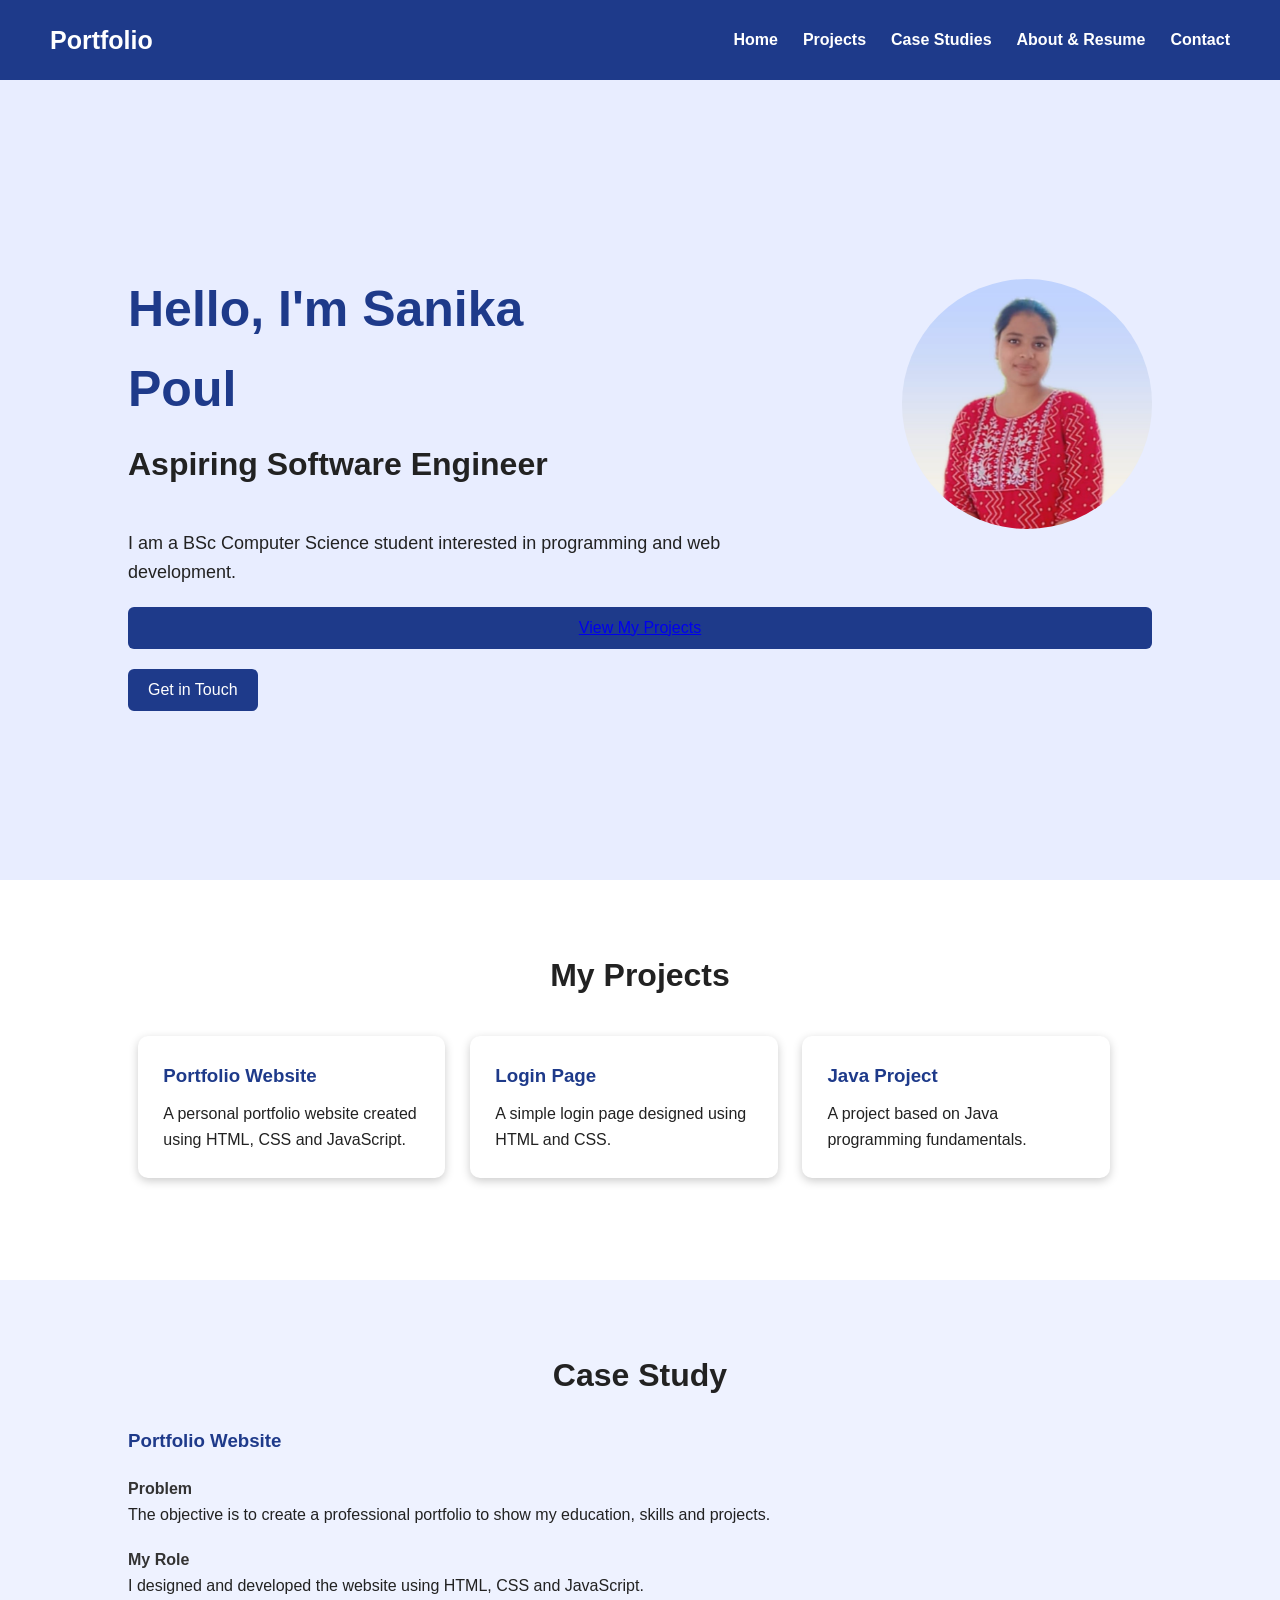
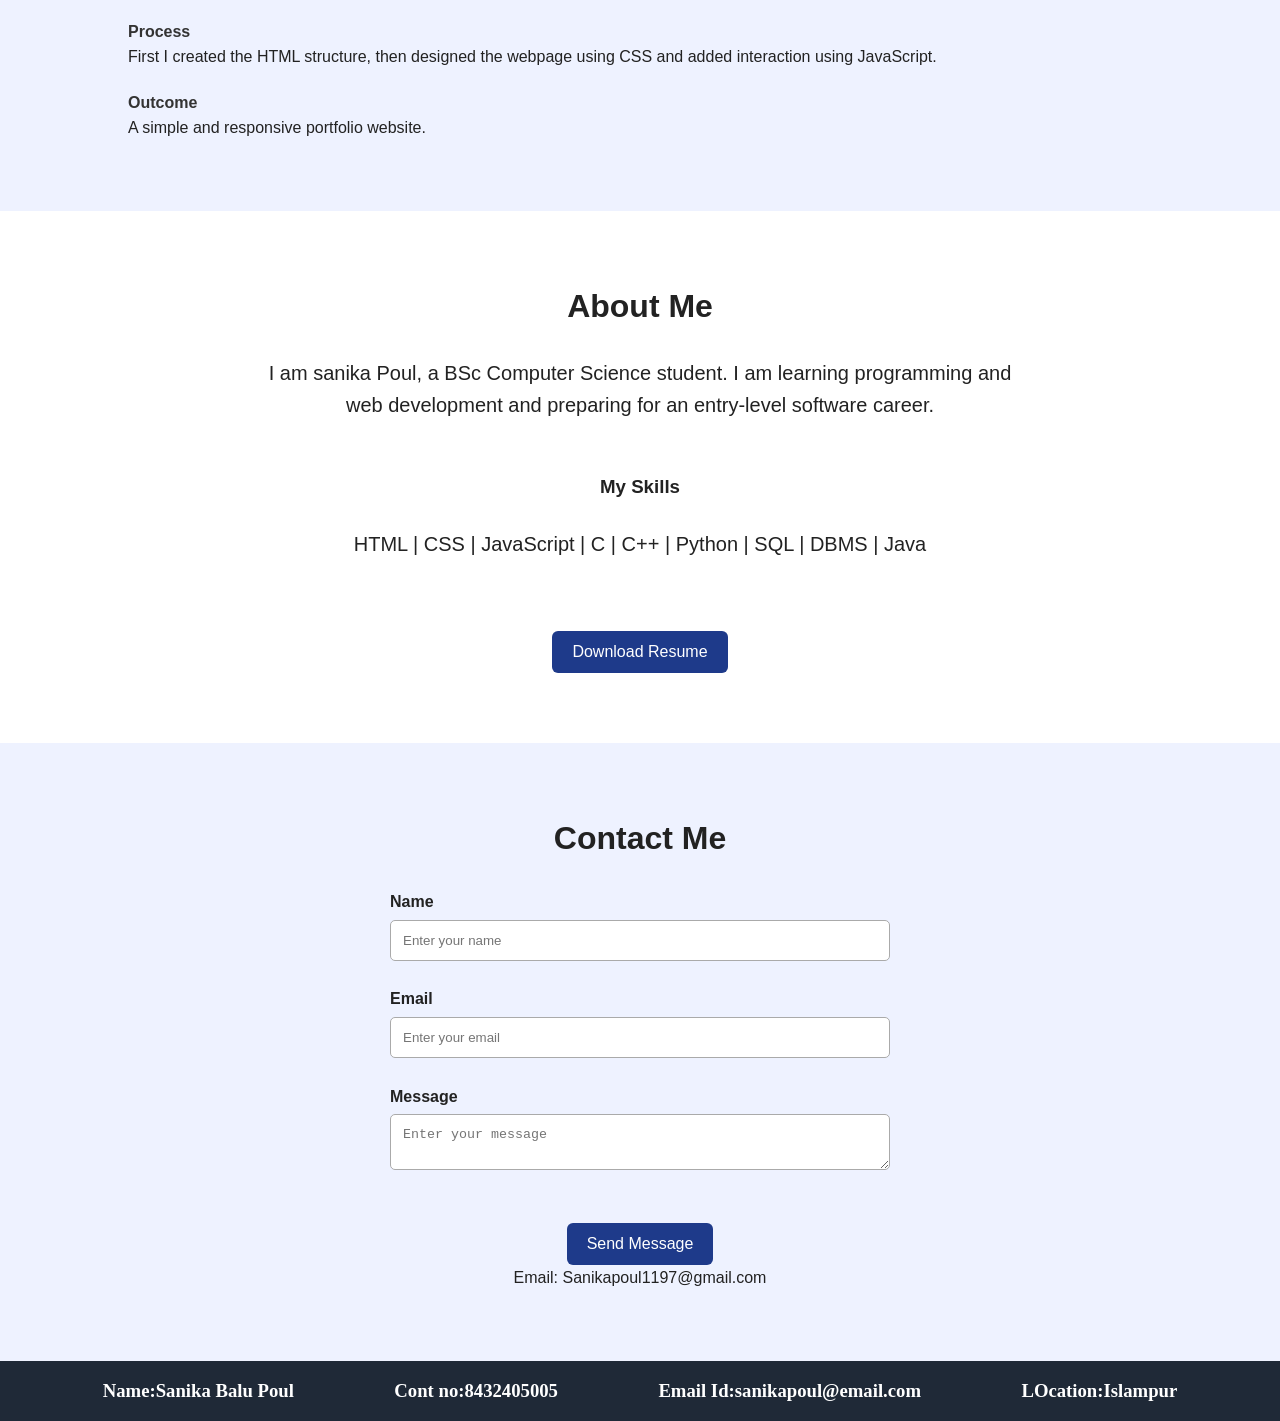
==== index.html @ 2057b899 "first commit" ====
<!DOCTYPE html>
<html lang="en">

<head>
    <meta charset="UTF-8">

    <meta name="viewport" content="width=device-width, initial-scale=1.0">
    <link rel="stylesheet" href="./asets/css/index.css">
    

    <title>Sanika Poul - Portfolio</title>

    
</head>

<body>

     <nav>
        <h2>Portfolio</h2>
<div class="nav-links">
        <ul>
            <li><a href="homepage.html">Home</a></li>
            <li><a href="project.html">Projects</a></li>
            <li><a href="casestudy.html">Case Studies</a></li>
            <li><a href="about.html">About & Resume</a></li>
            <li><a href="contact.html">Contact</a></li>
        </ul>
        </div>
    </nav>
    <main>
        


    
    <section id="home">
      <div class="header-con">
        <div>
        <h1>Hello, I'm Sanika Poul</h1>
         <h2>Aspiring Software Engineer</h2>
         </div>
        <img src="asets\img\mypic1.jpeg" class="img">
         
        
      </div>
      
        
        <p>
            I am a BSc Computer Science student interested in
            programming and web development.
        </p>
        

        <button onclick="showMessage()">
            <a href="project.html">
            View My Projects
        </button>

        <a href="contact.html">
            <button>Get in Touch</button>
        </a>

    </section>

</main>


    <section id="projects">

        <h2>My Projects</h2>

        <div class="project">

            <h3>Portfolio Website</h3>

            <p>
                A personal portfolio website created using
                HTML, CSS and JavaScript.
            </p>

        </div>


        <div class="project">

            <h3>Login Page</h3>

            <p>
                A simple login page designed using
                HTML and CSS.
            </p>

        </div>


        <div class="project">

            <h3>Java Project</h3>

            <p>
                A project based on Java programming
                fundamentals.
            </p>

        </div>

    </section>



    <section id="case-study">

        <h2>Case Study</h2>

        <h3>Portfolio Website</h3>

        <h4>Problem</h4>

        <p>
            The objective is to create a professional portfolio
            to show my education, skills and projects.
        </p>

        <h4>My Role</h4>

        <p>
            I designed and developed the website using
            HTML, CSS and JavaScript.
        </p>

        <h4>Process</h4>

        <p>
            First I created the HTML structure, then designed
            the webpage using CSS and added interaction using JavaScript.
        </p>

        <h4>Outcome</h4>

        <p>
            A simple and responsive portfolio website.
        </p>

    </section>



    <section id="about">

        <h2>About Me</h2>

        <p>
            I am sanika Poul, a BSc Computer Science student.
            I am learning programming and web development
            and preparing for an entry-level software career.
        </p><br><br>

        <h3>My Skills</h3><br>

        <p>
            HTML | CSS | JavaScript | C | C++ |
            Python | SQL | DBMS | Java
        </p><br><br>

        <a href="D:\sanika\Sanika Resume.docx" download>
            <button>Download Resume</button>
        </a>

    </section>



    <section id="contact">

        <h2>Contact Me</h2>

        <form>

            <label>Name</label>
            <input type="text" placeholder="Enter your name">

            <br><br>

            <label>Email</label>
            <input type="email" placeholder="Enter your email">

            <br><br>

            <label>Message</label>
            <textarea placeholder="Enter your message"></textarea>

            <br><br>

            <button type="submit">
                Send Message
            </button>

        </form>

        <p>Email: Sanikapoul1197@gmail.com</p>

    </section>


    
    <script src="asets/js/script.js"></script>
    <footer>
            <div class="footercontent">
                <div class="footer info">
            <h3>Name:Sanika Balu Poul</h3>
            </div>
            <h3>Cont no:8432405005</h3>
            <h3>Email Id:sanikapoul@email.com</h3>
            <h3>LOcation:Islampur</h3>
            </div>
        </footer>

</body>

</html>
---- asets/css/index.css ----
* {
    margin:0;
    padding:0;
    box-sizing: border-box;
}

body{
    font-family: Arial, sans-serif;
    background-color: #f5f7ff;
    color: #222;
    line-height:1.6;
    margin:0;
    padding-top:70px;
    min-height: 100vh;
    flex-direction: column;
    display: flex;
}




nav {
    position:fixed;
    top:0;
    left:0;
    width:100%;
    z-index:1000;
    background-color: #1e3a8a;
    color: white;

    display: flex;
    justify-content: space-between;
    align-items: center;

    padding: 20px 50px;
}

nav h2 {
    font-size: 25px;
}


nav ul {
    list-style: none;

    display: flex;
    gap: 25px;
}

nav ul li a {
    color: white;
    text-decoration: none;
    font-weight: bold;
}


nav ul li a:hover {
    color: #ffd700;
}
.nav-links{
    display: flex;
    gap: 30px;
}
.nav-links a{
    color:white;
    text-decoration: none;
    font-weight: bold;
}



section {
    padding: 70px 10%;
    min-height: 400px;
}

section h2 {
    text-align: center;
    font-size: 32px;
    margin-bottom: 25px;
}
.logo{
    font-size: 25px;
}
.header-con{
    display: flex;
    align-items: center;
    gap: 15px;
}
.img{

    width: 250px;
    height: 250px;
    border-radius: 50%;
    object-fit: cover;
    margin-left: 250px;
    margin-top: 40px;
}




#home {
    min-height: 90vh;

    display: flex;
    flex-direction: column;
    justify-content: center;

    background-color: #e8edff;
}

#home h1 {
    font-size: 50px;
    color: #1e3a8a;
}

#home h2 {
    text-align: left;
    margin: 10px 0;
}

#home p {
    max-width: 600px;
    font-size: 18px;
}



button {
    background-color: #1e3a8a;
    color: white;

    border: none;
    border-radius: 6px;

    padding: 12px 20px;
    margin-top: 20px;

    cursor: pointer;
    font-size: 16px;
}


button:hover {
    background-color: #ffd700;
    color: black;
}





#projects {
    background-color: white;
}

.project {
    background-color:white;

    width: 30%;
    display: inline-block;
    vertical-align: top;

    margin: 1%;
    padding: 25px;

    border-radius: 10px;

    box-shadow: 0 3px 10px #ccc;
}

.project h3 {
    color: #1e3a8a;
    margin-bottom: 10px;
}



#case-study {
    background-color: #eef2ff;
}

#case-study h3 {
    color: #1e3a8a;
    margin-bottom: 20px;
}

#case-study h4 {
    margin-top: 20px;
    color: #333;
}





#about {
    background-color: white;
    text-align: center;
}

#about p {
    max-width: 750px;
    margin: auto;
    font-size:20px;
}



#contact {
    background-color: #eef2ff;
    text-align: center;
}

form {
    max-width: 500px;
    margin: auto;
}

label {
    display: block;
    text-align: left;
    font-weight: bold;
}

input,
textarea {
    width: 100%;

    padding: 12px;

    border: 1px solid #aaa;
    border-radius: 5px;

    margin-top: 5px;
}

textarea {
    resize: vertical;
}




@media (max-width: 768px) {

    nav {
        flex-direction: column;
        gap: 15px;
        padding: 20px;
    }

    nav ul {
        flex-direction: column;
        text-align: center;
        gap: 10px;
    }

    #home h1 {
        font-size: 38px;
    }

    .project {
        width: 100%;
        margin: 10px 0;
    }
}

footer{
    background-color:#1f2937;
    color:#ffffff;
    padding: 15px 0;
    font-family: 'Segoe UI';
    width:100%;
    margin-top:auto;
}
.footercontent{
    display: flex;
    justify-content: space-around;
    align-items: center;
    max-width: 1200px;
    margin: 0 auto;
    padding: 0 20px;
    flex-wrap: wrap;
    gap: 15px;
}
.footer info h3{
    margin: 0 0 5px 0;
    font-size: 18px;
}
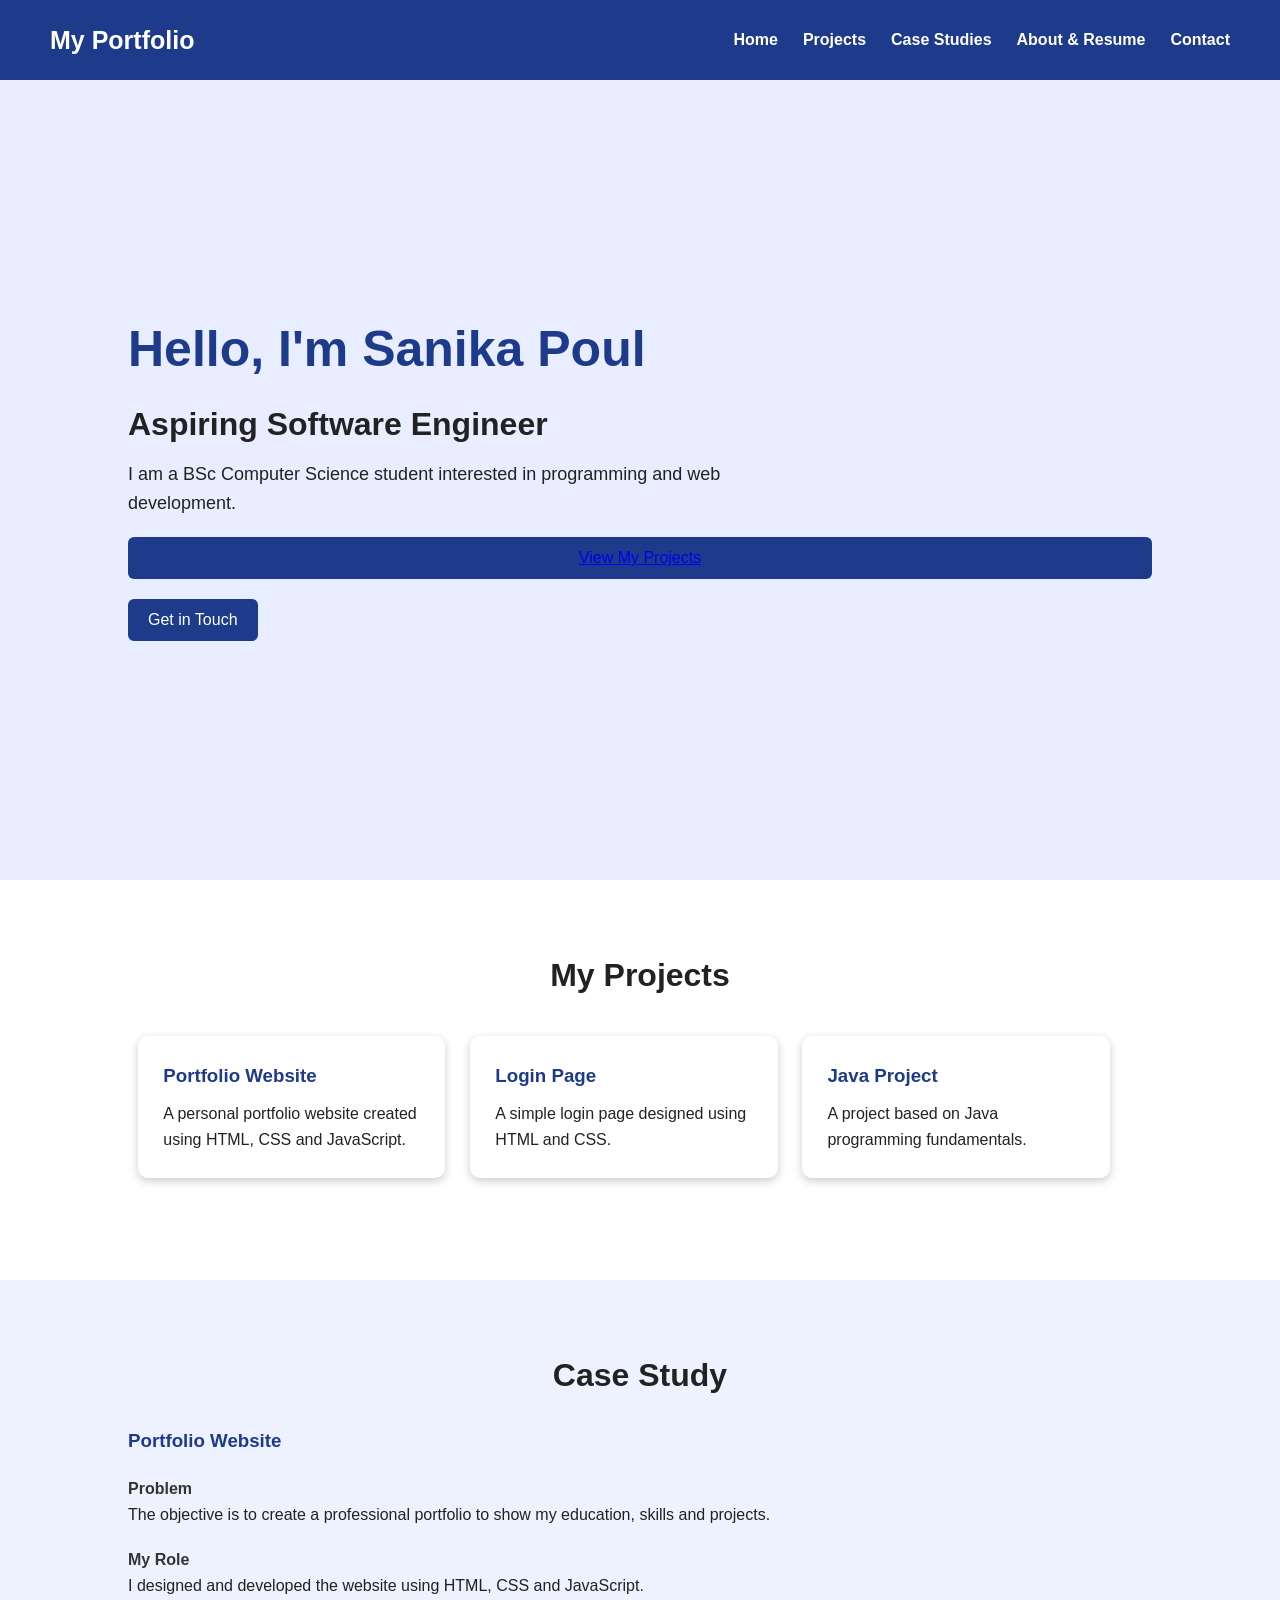
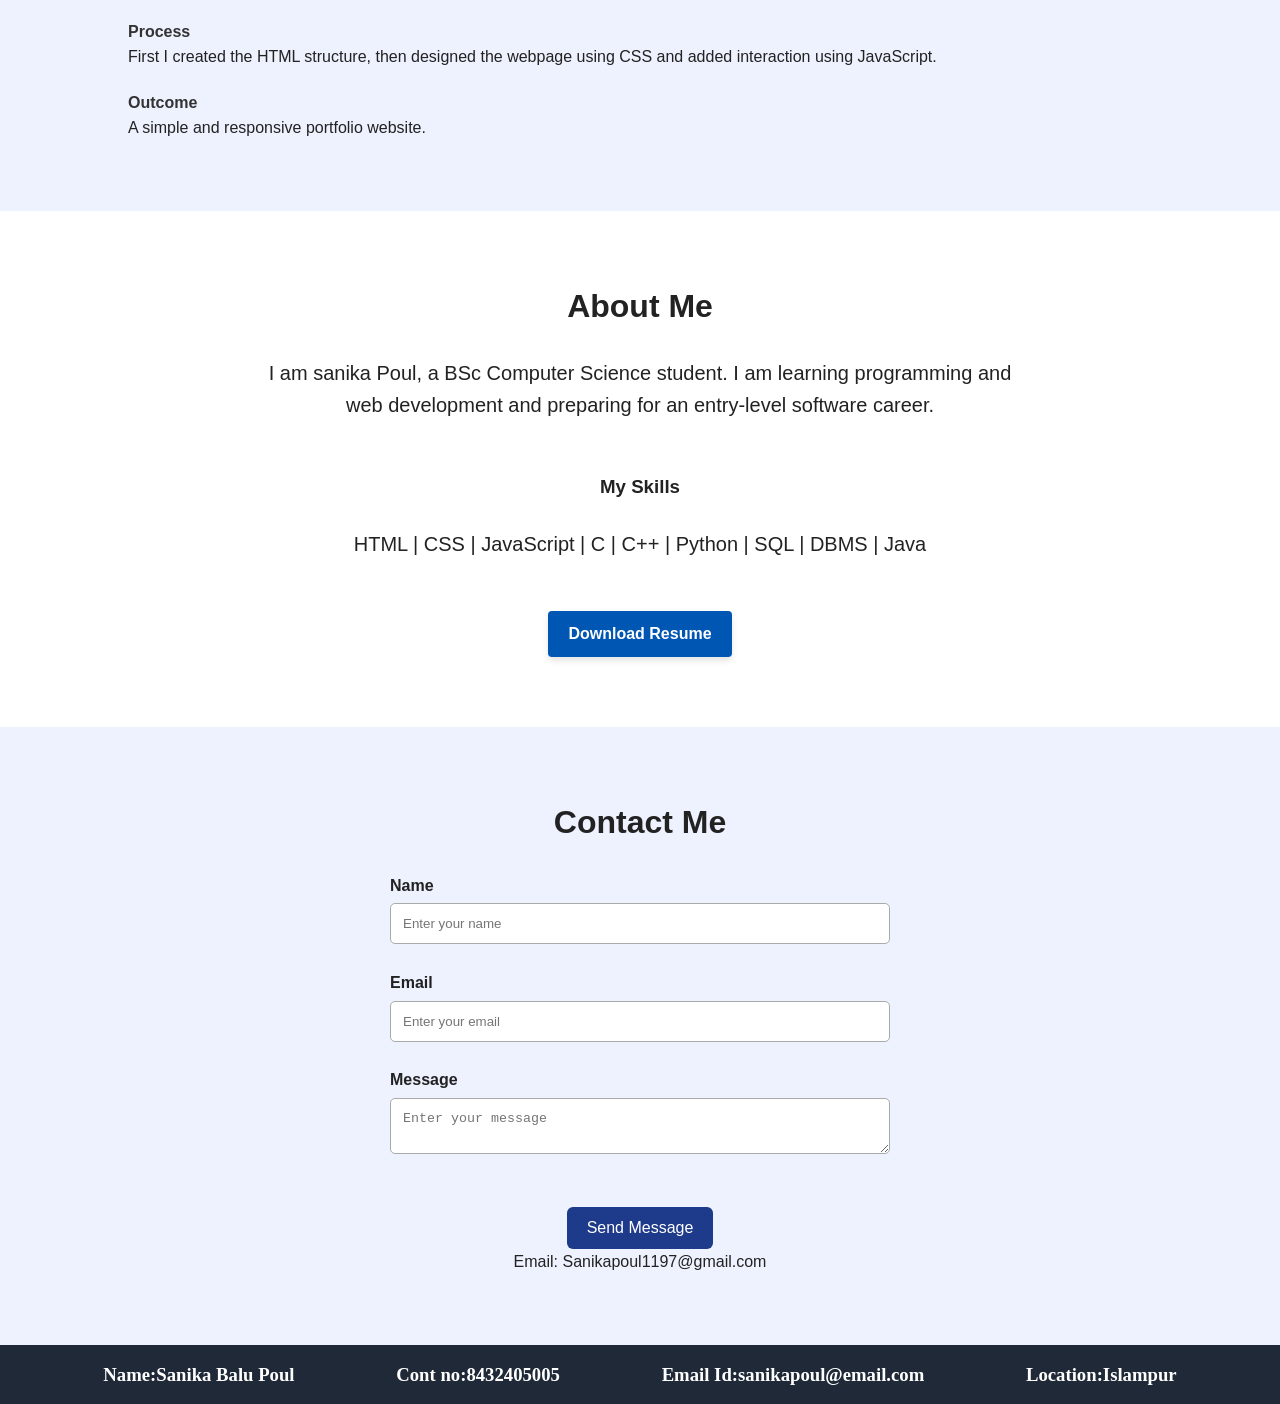
==== commit 45c183be: "first commit" ====
--- a/index.html
+++ b/index.html
@@ -16,7 +16,7 @@
 <body>
 
      <nav>
-        <h2>Portfolio</h2>
+        <h2> My Portfolio</h2>
 <div class="nav-links">
         <ul>
             <li><a href="homepage.html">Home</a></li>
@@ -38,7 +38,7 @@
         <h1>Hello, I'm Sanika Poul</h1>
          <h2>Aspiring Software Engineer</h2>
          </div>
-        <img src="asets\img\mypic1.jpeg" class="img">
+        
          
         
       </div>
@@ -161,10 +161,7 @@
             Python | SQL | DBMS | Java
         </p><br><br>
 
-        <a href="D:\sanika\Sanika Resume.docx" download>
-            <button>Download Resume</button>
-        </a>
-
+        <a href="Sanika_Balu_Poul_Resume.pdf"download class="download-btn">Download Resume</a>
     </section>
 
 
@@ -210,7 +207,7 @@
             </div>
             <h3>Cont no:8432405005</h3>
             <h3>Email Id:sanikapoul@email.com</h3>
-            <h3>LOcation:Islampur</h3>
+            <h3>Location:Islampur</h3>
             </div>
         </footer>
 
--- a/asets/css/index.css
+++ b/asets/css/index.css
@@ -207,6 +207,36 @@
     font-size:20px;
 }
 
+    .download-btn {
+  /* Button cha basic look */
+  display: inline-block;
+  padding: 10px 20px;
+  background-color: #0056b3; /* Image madhla blue color */
+  color: #ffffff; /* Text saathi पांढरा (White) color */
+  text-decoration: none; /* Text kharchi line kadhnya saathi */
+  font-family: Arial, sans-serif;
+  font-size: 16px;
+  font-weight: bold;
+  border-radius: 4px; /* Button che corners round karnya saathi */
+  box-shadow: 0 4px 6px rgba(0, 0, 0, 0.1); /* Halka shadow */
+  transition: all 0.3s ease; /* Hover effect smooth vhava mhnun */
+  cursor: pointer;
+}
+
+/* Hover Effect (Kursor button var nelyavar hoil to badal) */
+.download-btn:hover {
+  background-color: #004085; /* Darker blue color on hover */
+  box-shadow: 0 6px 8px rgba(0, 0, 0, 0.15); /* Shadow thodi vadhvel */
+  transform: translateY(-2px); /* Button thoda var udel */
+}
+
+/* Active Effect (Button var click kartana) */
+.download-btn:active {
+  transform: translateY(0); /* Button parat normal hoil */
+  box-shadow: 0 2px 4px rgba(0, 0, 0, 0.1);
+}
+
+
 
 
 #contact {
